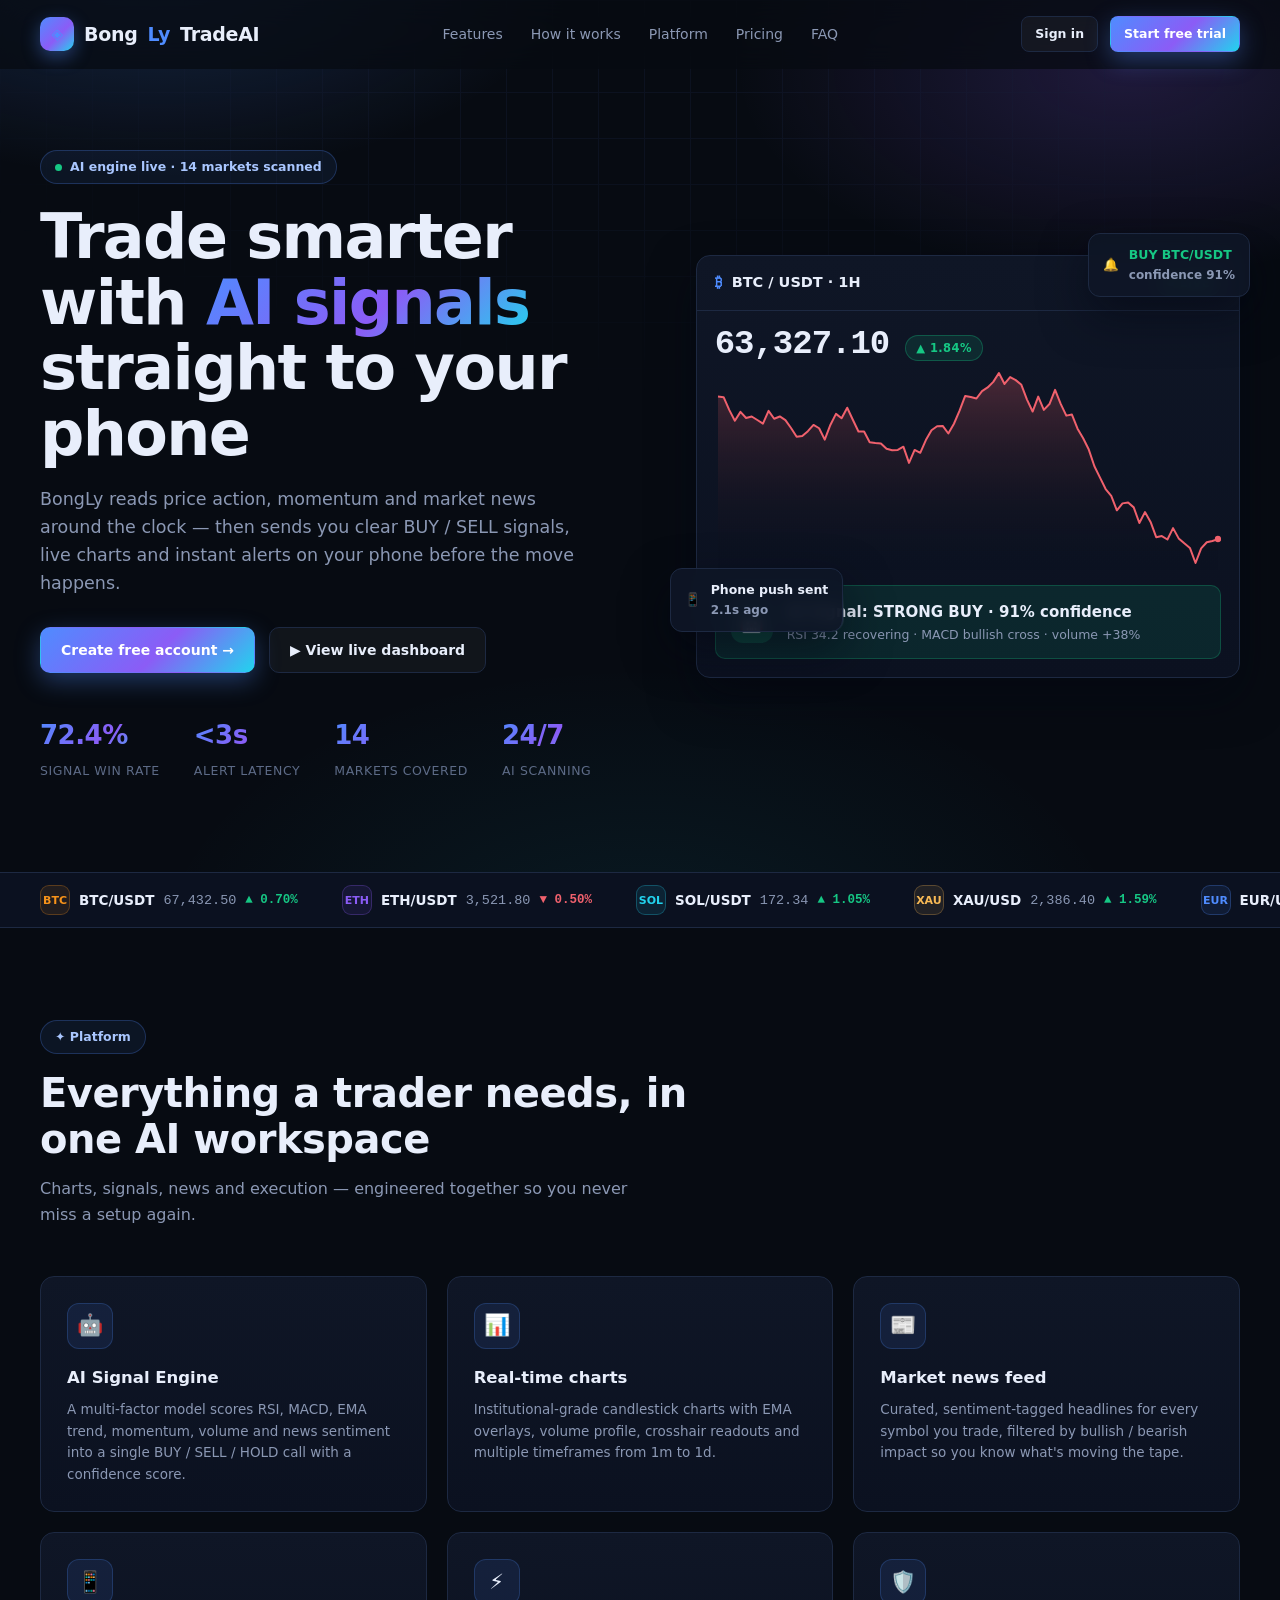
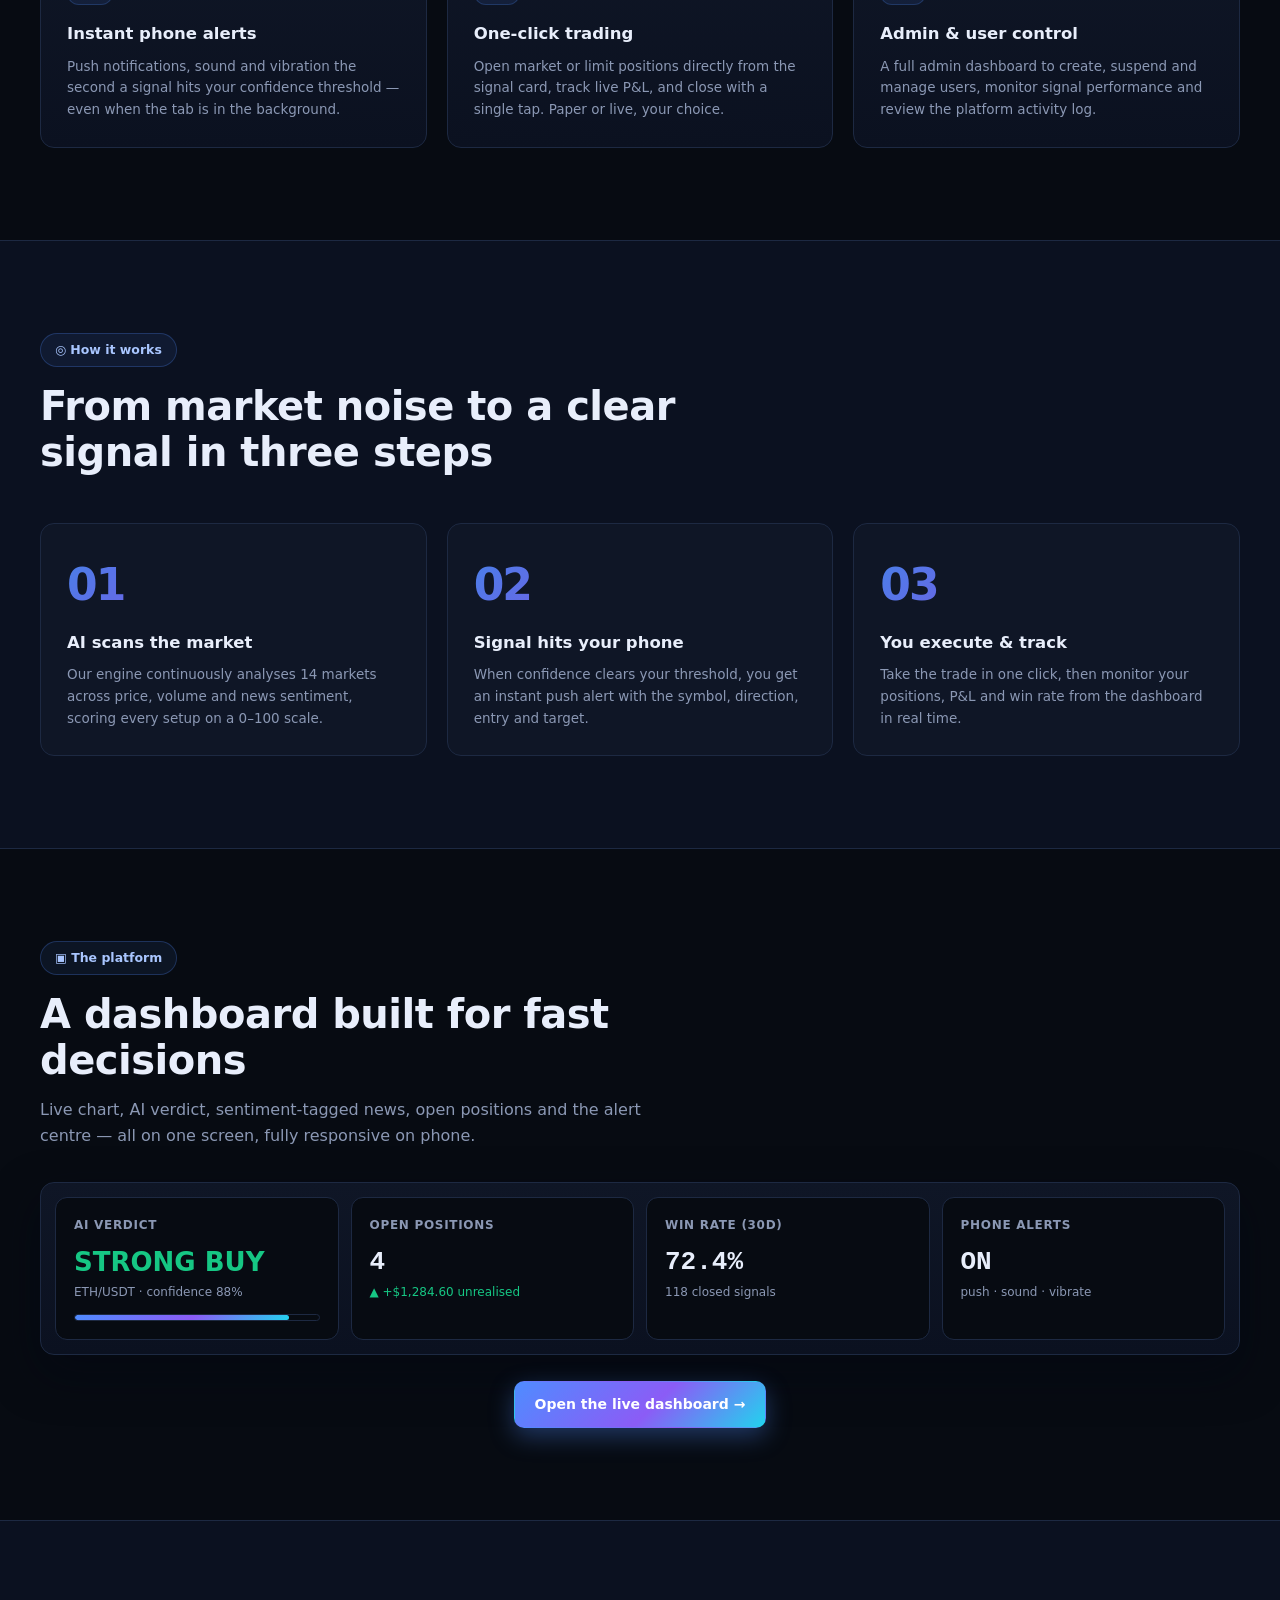
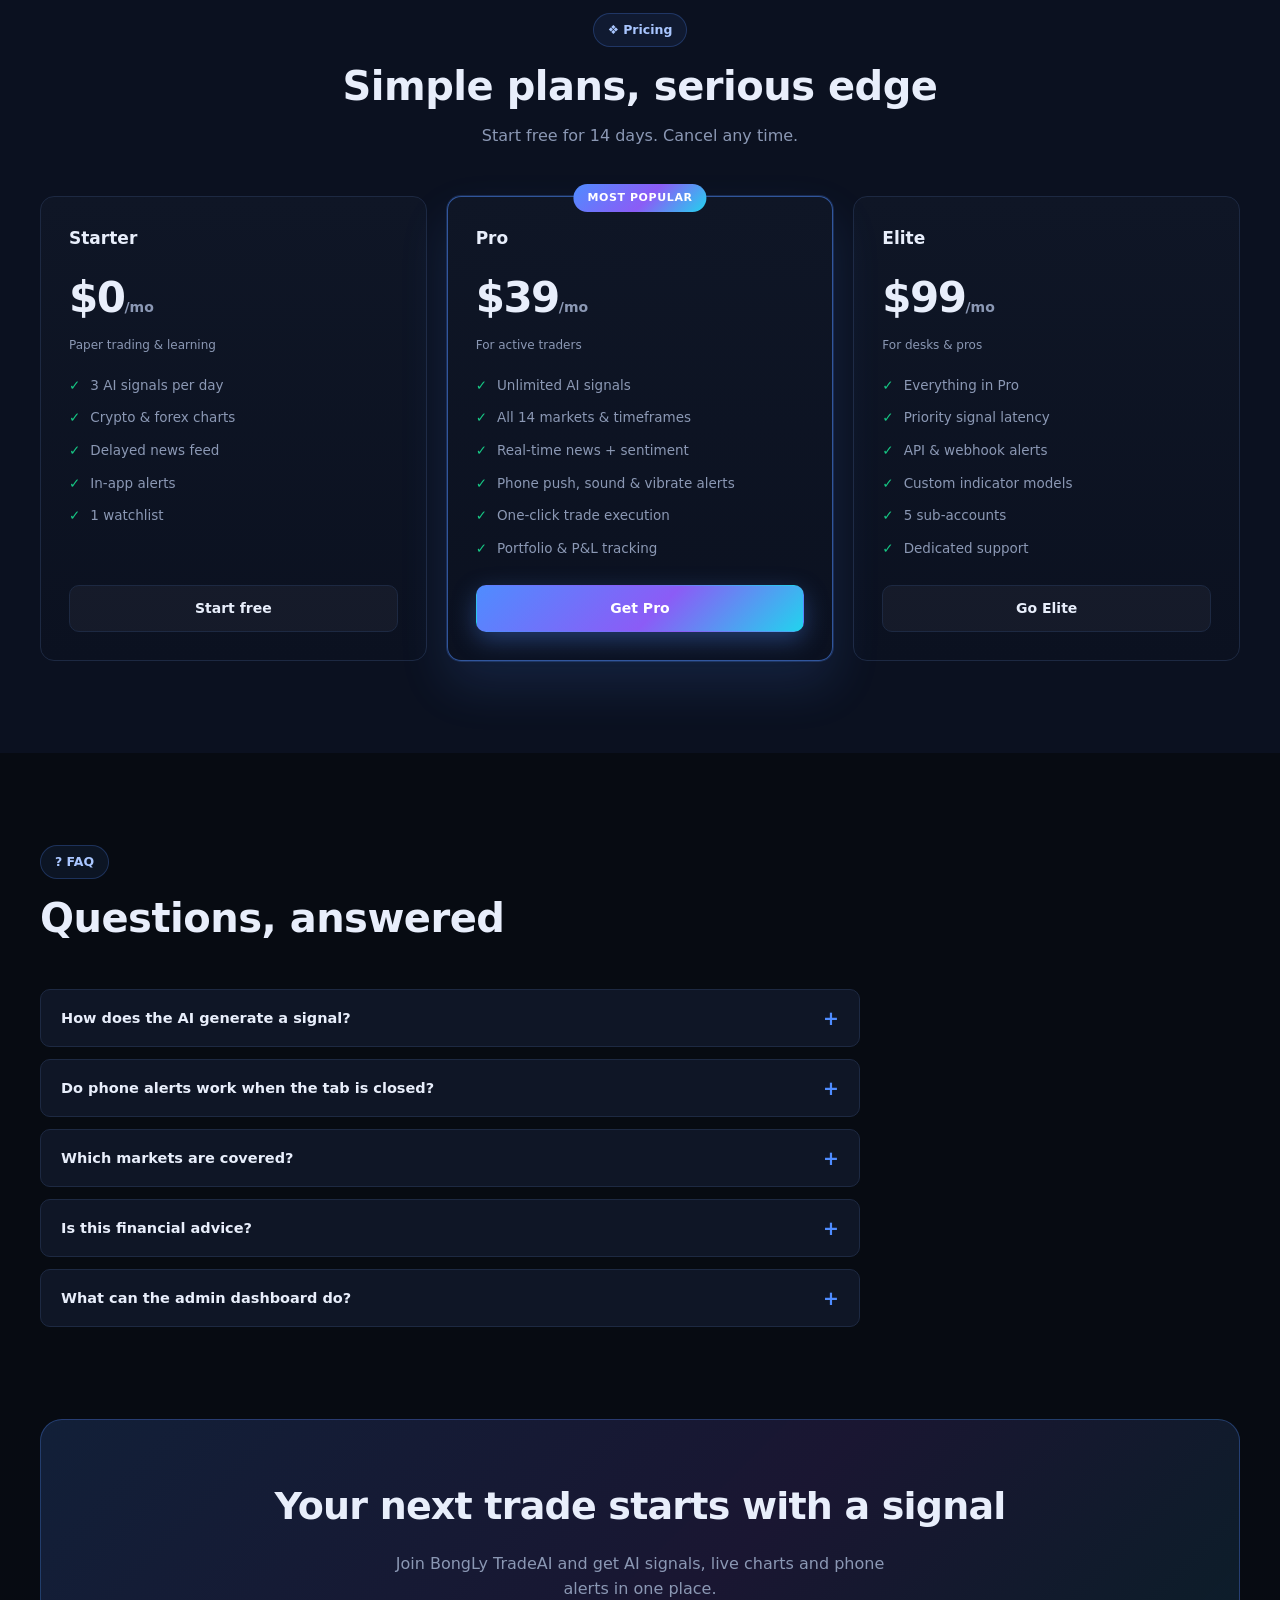
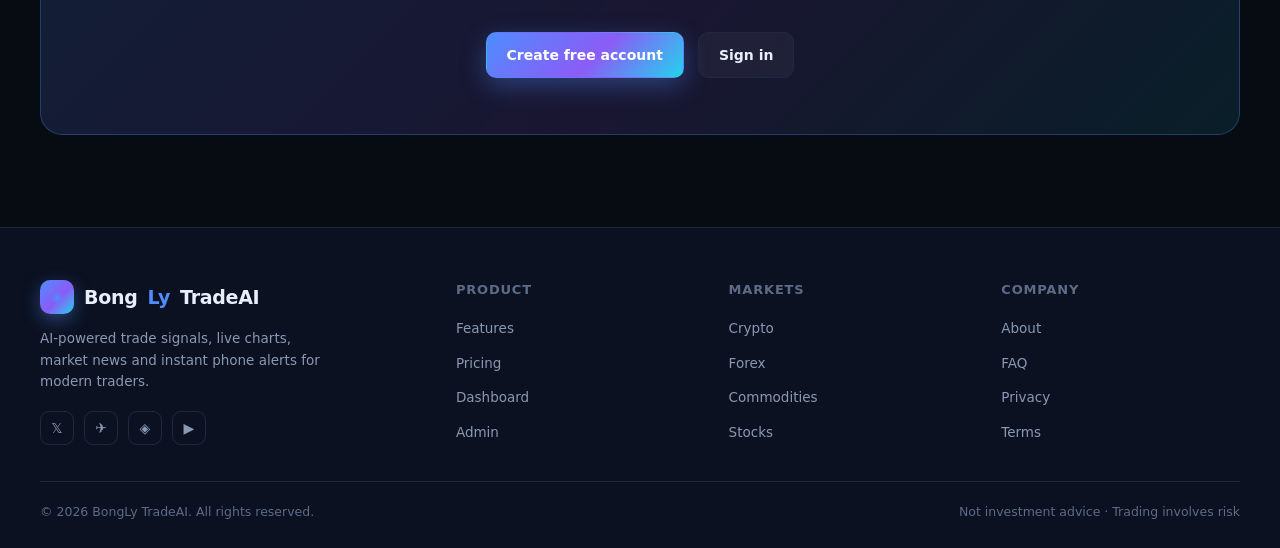
==== index.html @ 96552131 "Add BongLy TradeAI: AI signal platform (landing, dashboard, admin) in HTML/CSS/JS Co-authored-by: ar" ====
<!DOCTYPE html>
<html lang="en">
<head>
<meta charset="UTF-8">
<meta name="viewport" content="width=device-width, initial-scale=1.0">
<title>BongLy TradeAI — AI Trade Signals, Charts, News &amp; Phone Alerts</title>
<meta name="description" content="BongLy TradeAI — AI-powered trading signals, live charts, market news and instant phone alerts for crypto, forex, gold and stocks.">
<link rel="icon" type="image/svg+xml" href="favicon.svg">
<link rel="stylesheet" href="css/style.css">
</head>
<body>

<!-- ===================== NAV ===================== -->
<header class="nav">
  <div class="container nav-inner">
    <a href="index.html" class="logo"><span class="logo-mark">◈</span>Bong<span>Ly</span> TradeAI</a>
    <nav class="nav-links">
      <a href="#features">Features</a>
      <a href="#how">How it works</a>
      <a href="#preview">Platform</a>
      <a href="#pricing">Pricing</a>
      <a href="#faq">FAQ</a>
    </nav>
    <div class="nav-actions">
      <a href="login.html" class="btn btn-ghost btn-sm">Sign in</a>
      <a href="login.html#signup" class="btn btn-primary btn-sm">Start free trial</a>
      <button class="nav-burger" aria-label="Menu">☰</button>
    </div>
  </div>
</header>

<!-- ===================== HERO ===================== -->
<section class="hero">
  <div class="hero-bg"></div>
  <div class="hero-grid-lines"></div>
  <div class="container hero-inner">
    <div>
      <span class="pill"><span class="dot"></span> AI engine live · 14 markets scanned</span>
      <h1>Trade smarter with <span class="grad-text">AI signals</span> straight to your phone</h1>
      <p class="lead">BongLy reads price action, momentum and market news around the clock — then sends you clear BUY / SELL signals, live charts and instant alerts on your phone before the move happens.</p>
      <div class="hero-cta">
        <a href="login.html#signup" class="btn btn-primary">Create free account →</a>
        <a href="dashboard.html" class="btn btn-ghost">▶ View live dashboard</a>
      </div>
      <div class="hero-stats">
        <div class="hero-stat"><b class="grad-text">72.4%</b><span>Signal win rate</span></div>
        <div class="hero-stat"><b class="grad-text">&lt;3s</b><span>Alert latency</span></div>
        <div class="hero-stat"><b class="grad-text">14</b><span>Markets covered</span></div>
        <div class="hero-stat"><b class="grad-text">24/7</b><span>AI scanning</span></div>
      </div>
    </div>

    <div class="hero-visual">
      <div class="float-card f1"><span>🔔</span><div><b style="color:var(--green)">BUY BTC/USDT</b><br><span class="tiny muted">confidence 91%</span></div></div>
      <div class="float-card f2"><span>📱</span><div><b>Phone push sent</b><br><span class="tiny muted">2.1s ago</span></div></div>
      <div class="card hero-panel">
        <div class="hero-panel-head">
          <div class="panel-title"><span class="ic">₿</span> BTC / USDT · 1H</div>
          <span class="badge badge-green"><span class="dot"></span>Live</span>
        </div>
        <div class="hero-panel-body">
          <div class="price-head">
            <div class="price-now" id="heroPrice">67,432.50</div>
            <div class="badge badge-green">▲ 1.84%</div>
          </div>
          <div class="hero-chart-wrap"><canvas id="heroChart"></canvas></div>
          <div class="hero-signal">
            <div class="hero-signal-icon">🤖</div>
            <div><b>AI Signal: STRONG BUY · 91% confidence</b><p>RSI 34.2 recovering · MACD bullish cross · volume +38%</p></div>
          </div>
        </div>
      </div>
    </div>
  </div>
</section>

<!-- ===================== TICKER ===================== -->
<div class="ticker-wrap"><div class="container"><div class="ticker"></div></div></div>

<!-- ===================== FEATURES ===================== -->
<section class="section" id="features">
  <div class="container">
    <div class="section-head" data-reveal>
      <span class="pill">✦ Platform</span>
      <h2 class="section-title">Everything a trader needs, in one AI workspace</h2>
      <p class="section-sub">Charts, signals, news and execution — engineered together so you never miss a setup again.</p>
    </div>
    <div class="features-grid">
      <div class="feature" data-reveal><div class="feature-icon">🤖</div><h3>AI Signal Engine</h3><p>A multi-factor model scores RSI, MACD, EMA trend, momentum, volume and news sentiment into a single BUY / SELL / HOLD call with a confidence score.</p></div>
      <div class="feature" data-reveal><div class="feature-icon">📊</div><h3>Real-time charts</h3><p>Institutional-grade candlestick charts with EMA overlays, volume profile, crosshair readouts and multiple timeframes from 1m to 1d.</p></div>
      <div class="feature" data-reveal><div class="feature-icon">📰</div><h3>Market news feed</h3><p>Curated, sentiment-tagged headlines for every symbol you trade, filtered by bullish / bearish impact so you know what's moving the tape.</p></div>
      <div class="feature" data-reveal><div class="feature-icon">📱</div><h3>Instant phone alerts</h3><p>Push notifications, sound and vibration the second a signal hits your confidence threshold — even when the tab is in the background.</p></div>
      <div class="feature" data-reveal><div class="feature-icon">⚡</div><h3>One-click trading</h3><p>Open market or limit positions directly from the signal card, track live P&amp;L, and close with a single tap. Paper or live, your choice.</p></div>
      <div class="feature" data-reveal><div class="feature-icon">🛡️</div><h3>Admin &amp; user control</h3><p>A full admin dashboard to create, suspend and manage users, monitor signal performance and review the platform activity log.</p></div>
    </div>
  </div>
</section>

<!-- ===================== HOW IT WORKS ===================== -->
<section class="section" id="how" style="background:var(--bg-2);border-top:1px solid var(--line);border-bottom:1px solid var(--line)">
  <div class="container">
    <div class="section-head" data-reveal>
      <span class="pill">◎ How it works</span>
      <h2 class="section-title">From market noise to a clear signal in three steps</h2>
    </div>
    <div class="steps">
      <div class="step" data-reveal><h3>AI scans the market</h3><p>Our engine continuously analyses 14 markets across price, volume and news sentiment, scoring every setup on a 0–100 scale.</p></div>
      <div class="step" data-reveal><h3>Signal hits your phone</h3><p>When confidence clears your threshold, you get an instant push alert with the symbol, direction, entry and target.</p></div>
      <div class="step" data-reveal><h3>You execute &amp; track</h3><p>Take the trade in one click, then monitor your positions, P&amp;L and win rate from the dashboard in real time.</p></div>
    </div>
  </div>
</section>

<!-- ===================== PLATFORM PREVIEW ===================== -->
<section class="section" id="preview">
  <div class="container">
    <div class="section-head" data-reveal style="margin-bottom:34px">
      <span class="pill">▣ The platform</span>
      <h2 class="section-title">A dashboard built for fast decisions</h2>
      <p class="section-sub">Live chart, AI verdict, sentiment-tagged news, open positions and the alert centre — all on one screen, fully responsive on phone.</p>
    </div>
    <div class="card" data-reveal style="padding:14px">
      <div style="display:grid;grid-template-columns:repeat(auto-fit,minmax(190px,1fr));gap:12px">
        <div style="padding:18px;border-radius:12px;background:var(--bg);border:1px solid var(--line)">
          <div class="tiny muted" style="text-transform:uppercase;letter-spacing:.7px;font-weight:700">AI Verdict</div>
          <div style="font-size:26px;font-weight:800;color:var(--green);margin-top:6px">STRONG BUY</div>
          <div class="tiny muted">ETH/USDT · confidence 88%</div>
          <div class="conf-bar" style="margin-top:12px"><div style="width:88%"></div></div>
        </div>
        <div style="padding:18px;border-radius:12px;background:var(--bg);border:1px solid var(--line)">
          <div class="tiny muted" style="text-transform:uppercase;letter-spacing:.7px;font-weight:700">Open positions</div>
          <div style="font-size:26px;font-weight:800;margin-top:6px" class="mono">4</div>
          <div class="tiny up">▲ +$1,284.60 unrealised</div>
        </div>
        <div style="padding:18px;border-radius:12px;background:var(--bg);border:1px solid var(--line)">
          <div class="tiny muted" style="text-transform:uppercase;letter-spacing:.7px;font-weight:700">Win rate (30d)</div>
          <div style="font-size:26px;font-weight:800;margin-top:6px" class="mono">72.4%</div>
          <div class="tiny muted">118 closed signals</div>
        </div>
        <div style="padding:18px;border-radius:12px;background:var(--bg);border:1px solid var(--line)">
          <div class="tiny muted" style="text-transform:uppercase;letter-spacing:.7px;font-weight:700">Phone alerts</div>
          <div style="font-size:26px;font-weight:800;margin-top:6px" class="mono">ON</div>
          <div class="tiny muted">push · sound · vibrate</div>
        </div>
      </div>
    </div>
    <div class="center" style="margin-top:26px" data-reveal>
      <a href="dashboard.html" class="btn btn-primary">Open the live dashboard →</a>
    </div>
  </div>
</section>

<!-- ===================== PRICING ===================== -->
<section class="section" id="pricing" style="background:var(--bg-2);border-top:1px solid var(--line)">
  <div class="container">
    <div class="section-head center" style="margin:0 auto 48px" data-reveal>
      <span class="pill">❖ Pricing</span>
      <h2 class="section-title">Simple plans, serious edge</h2>
      <p class="section-sub" style="margin:14px auto 0">Start free for 14 days. Cancel any time.</p>
    </div>
    <div class="pricing-grid">
      <div class="plan" data-reveal>
        <h3>Starter</h3>
        <div class="price">$0<small>/mo</small></div>
        <p class="tiny muted">Paper trading &amp; learning</p>
        <ul><li>3 AI signals per day</li><li>Crypto &amp; forex charts</li><li>Delayed news feed</li><li>In-app alerts</li><li>1 watchlist</li></ul>
        <a href="login.html#signup" class="btn btn-ghost">Start free</a>
      </div>
      <div class="plan popular" data-reveal>
        <h3>Pro</h3>
        <div class="price">$39<small>/mo</small></div>
        <p class="tiny muted">For active traders</p>
        <ul><li>Unlimited AI signals</li><li>All 14 markets &amp; timeframes</li><li>Real-time news + sentiment</li><li>Phone push, sound &amp; vibrate alerts</li><li>One-click trade execution</li><li>Portfolio &amp; P&amp;L tracking</li></ul>
        <a href="login.html#signup" class="btn btn-primary">Get Pro</a>
      </div>
      <div class="plan" data-reveal>
        <h3>Elite</h3>
        <div class="price">$99<small>/mo</small></div>
        <p class="tiny muted">For desks &amp; pros</p>
        <ul><li>Everything in Pro</li><li>Priority signal latency</li><li>API &amp; webhook alerts</li><li>Custom indicator models</li><li>5 sub-accounts</li><li>Dedicated support</li></ul>
        <a href="login.html#signup" class="btn btn-ghost">Go Elite</a>
      </div>
    </div>
  </div>
</section>

<!-- ===================== FAQ ===================== -->
<section class="section" id="faq">
  <div class="container">
    <div class="section-head" data-reveal>
      <span class="pill">? FAQ</span>
      <h2 class="section-title">Questions, answered</h2>
    </div>
    <div class="faq">
      <div class="faq-item" data-reveal><button class="faq-q">How does the AI generate a signal? <i>+</i></button><div class="faq-a"><p>The engine scores six factors — RSI, MACD, EMA trend cross, 10-candle momentum, relative volume and news sentiment — and blends them into a 0–100 score. 53–62 is a BUY, 63+ a STRONG BUY, and mirrored on the downside. The confidence figure reflects how strongly the factors agree.</p></div></div>
      <div class="faq-item" data-reveal><button class="faq-q">Do phone alerts work when the tab is closed? <i>+</i></button><div class="faq-a"><p>Yes — once you allow browser notifications, signals are delivered as system push notifications on desktop and mobile, with an optional sound and vibration pattern. On Elite, signals can also be pushed to Telegram or your own webhook.</p></div></div>
      <div class="faq-item" data-reveal><button class="faq-q">Which markets are covered? <i>+</i></button><div class="faq-a"><p>Crypto (BTC, ETH, SOL), forex majors and crosses (EUR/USD, GBP/JPY), commodities (Gold, WTI crude) and US equities (AAPL, NVDA, TSLA) — with more added every month.</p></div></div>
      <div class="faq-item" data-reveal><button class="faq-q">Is this financial advice? <i>+</i></button><div class="faq-a"><p>No. BongLy is a research and execution tool. Signals are model output, not investment advice, and trading carries risk of loss. Always manage your own risk.</p></div></div>
      <div class="faq-item" data-reveal><button class="faq-q">What can the admin dashboard do? <i>+</i></button><div class="faq-a"><p>Admins can create, edit, suspend and delete user accounts, assign plans and roles, monitor platform statistics (users, alerts, win rate) and review a full activity log of admin actions.</p></div></div>
    </div>
  </div>
</section>

<!-- ===================== CTA ===================== -->
<section class="section" style="padding-top:0">
  <div class="container">
    <div class="cta-band" data-reveal>
      <h2>Your next trade starts with a signal</h2>
      <p>Join BongLy TradeAI and get AI signals, live charts and phone alerts in one place.</p>
      <div class="hero-cta">
        <a href="login.html#signup" class="btn btn-primary">Create free account</a>
        <a href="login.html" class="btn btn-ghost">Sign in</a>
      </div>
    </div>
  </div>
</section>

<!-- ===================== FOOTER ===================== -->
<footer class="footer">
  <div class="container">
    <div class="footer-grid">
      <div class="footer-about">
        <a href="index.html" class="logo"><span class="logo-mark">◈</span>Bong<span>Ly</span> TradeAI</a>
        <p>AI-powered trade signals, live charts, market news and instant phone alerts for modern traders.</p>
        <div class="socials"><a href="#" aria-label="X">𝕏</a><a href="#" aria-label="Telegram">✈</a><a href="#" aria-label="Discord">◈</a><a href="#" aria-label="YouTube">▶</a></div>
      </div>
      <div><h4>Product</h4><ul><li><a href="#features">Features</a></li><li><a href="#pricing">Pricing</a></li><li><a href="dashboard.html">Dashboard</a></li><li><a href="admin.html">Admin</a></li></ul></div>
      <div><h4>Markets</h4><ul><li><a href="#">Crypto</a></li><li><a href="#">Forex</a></li><li><a href="#">Commodities</a></li><li><a href="#">Stocks</a></li></ul></div>
      <div><h4>Company</h4><ul><li><a href="#">About</a></li><li><a href="#faq">FAQ</a></li><li><a href="#">Privacy</a></li><li><a href="#">Terms</a></li></ul></div>
    </div>
    <div class="footer-bottom">
      <span>© <span data-year></span> BongLy TradeAI. All rights reserved.</span>
      <span>Not investment advice · Trading involves risk</span>
    </div>
  </div>
</footer>

<script src="js/data.js"></script>
<script src="js/landing.js"></script>
</body>
</html>
---- css/style.css ----
/* ============================================================
   BongLy TradeAI — Core Stylesheet
   ============================================================ */
:root {
  --bg: #070b12;
  --bg-2: #0b1120;
  --panel: #0f1626;
  --panel-2: #131c30;
  --line: #1d2942;
  --line-soft: #17203a;
  --text: #e8eefb;
  --muted: #8b98b4;
  --muted-2: #5d6b87;
  --green: #16c784;
  --green-soft: rgba(22, 199, 132, 0.12);
  --red: #f0616d;
  --red-soft: rgba(240, 97, 109, 0.12);
  --blue: #4f8cff;
  --violet: #8b5cf6;
  --amber: #f7b955;
  --cyan: #22d3ee;
  --grad: linear-gradient(135deg, #4f8cff 0%, #8b5cf6 55%, #22d3ee 100%);
  --grad-green: linear-gradient(135deg, #16c784, #0ea5a0);
  --radius: 14px;
  --radius-sm: 10px;
  --shadow: 0 18px 45px rgba(3, 7, 18, 0.55);
  --font: "Inter", "Segoe UI", system-ui, -apple-system, Roboto, Helvetica, Arial, sans-serif;
  --mono: "SFMono-Regular", ui-monospace, "JetBrains Mono", Consolas, monospace;
}

* { margin: 0; padding: 0; box-sizing: border-box; }

html { scroll-behavior: smooth; }

body {
  font-family: var(--font);
  background: var(--bg);
  color: var(--text);
  line-height: 1.6;
  -webkit-font-smoothing: antialiased;
  overflow-x: hidden;
}

a { color: inherit; text-decoration: none; }
button { font-family: inherit; cursor: pointer; border: none; background: none; color: inherit; }
input, select, textarea { font-family: inherit; color: inherit; }
img { max-width: 100%; }

::selection { background: rgba(79, 140, 255, 0.35); }

/* Scrollbars */
::-webkit-scrollbar { width: 9px; height: 9px; }
::-webkit-scrollbar-track { background: transparent; }
::-webkit-scrollbar-thumb { background: #1c2740; border-radius: 99px; }
::-webkit-scrollbar-thumb:hover { background: #2a3a5e; }

/* ===================== Utilities ===================== */
.container { width: min(1200px, calc(100% - 40px)); margin: 0 auto; }
.mono { font-family: var(--mono); font-variant-numeric: tabular-nums; }
.up { color: var(--green); }
.down { color: var(--red); }
.muted { color: var(--muted); }
.tiny { font-size: 12px; }
.small { font-size: 13px; }
.center { text-align: center; }
.hidden { display: none !important; }
.flex { display: flex; }
.between { justify-content: space-between; }
.items-center { align-items: center; }
.gap-8 { gap: 8px; }
.gap-12 { gap: 12px; }
.grow { flex: 1; }
.mt-16 { margin-top: 16px; }
.mt-24 { margin-top: 24px; }
.mt-32 { margin-top: 32px; }

.btn {
  display: inline-flex; align-items: center; justify-content: center; gap: 8px;
  padding: 11px 20px; border-radius: 10px; font-weight: 600; font-size: 14px;
  border: 1px solid transparent; transition: transform 0.12s ease, box-shadow 0.2s ease, background 0.2s ease;
  white-space: nowrap;
}
.btn:active { transform: translateY(1px) scale(0.99); }
.btn-primary { background: var(--grad); color: #fff; box-shadow: 0 8px 24px rgba(79, 140, 255, 0.35); }
.btn-primary:hover { box-shadow: 0 10px 30px rgba(79, 140, 255, 0.5); }
.btn-buy { background: var(--grad-green); color: #04150f; font-weight: 700; }
.btn-sell { background: linear-gradient(135deg, #f0616d, #d43a4a); color: #fff; font-weight: 700; }
.btn-ghost { background: rgba(255, 255, 255, 0.04); border-color: var(--line); color: var(--text); }
.btn-ghost:hover { background: rgba(255, 255, 255, 0.08); }
.btn-outline { border-color: rgba(79, 140, 255, 0.5); color: #bcd3ff; background: rgba(79, 140, 255, 0.08); }
.btn-outline:hover { background: rgba(79, 140, 255, 0.16); }
.btn-sm { padding: 7px 13px; font-size: 12.5px; border-radius: 8px; }
.btn-block { width: 100%; }
.btn:disabled { opacity: 0.5; cursor: not-allowed; }

.card {
  background: linear-gradient(180deg, var(--panel) 0%, var(--bg-2) 100%);
  border: 1px solid var(--line);
  border-radius: var(--radius);
  box-shadow: var(--shadow);
}
.card-pad { padding: 22px; }

.badge {
  display: inline-flex; align-items: center; gap: 6px; padding: 3px 10px;
  border-radius: 99px; font-size: 11.5px; font-weight: 700; letter-spacing: 0.4px; text-transform: uppercase;
}
.badge-green { background: var(--green-soft); color: var(--green); border: 1px solid rgba(22, 199, 132, 0.3); }
.badge-red { background: var(--red-soft); color: var(--red); border: 1px solid rgba(240, 97, 109, 0.3); }
.badge-blue { background: rgba(79, 140, 255, 0.12); color: #8ab4ff; border: 1px solid rgba(79, 140, 255, 0.3); }
.badge-amber { background: rgba(247, 185, 85, 0.12); color: var(--amber); border: 1px solid rgba(247, 185, 85, 0.3); }
.badge-violet { background: rgba(139, 92, 246, 0.14); color: #c4b0ff; border: 1px solid rgba(139, 92, 246, 0.35); }
.badge-muted { background: rgba(139, 152, 180, 0.12); color: var(--muted); border: 1px solid var(--line); }

.section-title { font-size: clamp(26px, 4vw, 40px); font-weight: 800; letter-spacing: -0.5px; line-height: 1.15; }
.section-sub { color: var(--muted); font-size: 16px; max-width: 620px; }
.grad-text { background: var(--grad); -webkit-background-clip: text; background-clip: text; color: transparent; }

.pill {
  display: inline-flex; align-items: center; gap: 8px; padding: 6px 14px; border-radius: 99px;
  background: rgba(79, 140, 255, 0.08); border: 1px solid rgba(79, 140, 255, 0.25);
  font-size: 12.5px; color: #a9c6ff; font-weight: 600;
}
.dot { width: 7px; height: 7px; border-radius: 50%; background: var(--green); box-shadow: 0 0 0 0 rgba(22, 199, 132, 0.7); animation: pulse 2s infinite; }
@keyframes pulse {
  0% { box-shadow: 0 0 0 0 rgba(22, 199, 132, 0.6); }
  70% { box-shadow: 0 0 0 9px rgba(22, 199, 132, 0); }
  100% { box-shadow: 0 0 0 0 rgba(22, 199, 132, 0); }
}

/* ===================== Landing: Nav ===================== */
.nav {
  position: fixed; top: 0; left: 0; right: 0; z-index: 100;
  backdrop-filter: blur(14px); background: rgba(7, 11, 18, 0.75);
  border-bottom: 1px solid transparent; transition: border-color 0.25s, background 0.25s;
}
.nav.scrolled { border-bottom-color: var(--line); background: rgba(7, 11, 18, 0.92); }
.nav-inner { display: flex; align-items: center; justify-content: space-between; height: 68px; }
.logo { display: flex; align-items: center; gap: 10px; font-weight: 800; font-size: 19px; letter-spacing: -0.3px; }
.logo-mark {
  width: 34px; height: 34px; border-radius: 10px; background: var(--grad);
  display: grid; place-items: center; font-size: 15px; color: #fff; box-shadow: 0 6px 18px rgba(79, 140, 255, 0.4);
}
.logo span { color: var(--blue); }
.nav-links { display: flex; align-items: center; gap: 28px; }
.nav-links a { font-size: 14px; color: var(--muted); font-weight: 500; transition: color 0.15s; }
.nav-links a:hover { color: var(--text); }
.nav-actions { display: flex; align-items: center; gap: 12px; }
.nav-burger { display: none; font-size: 22px; padding: 6px 10px; border-radius: 8px; border: 1px solid var(--line); }

/* ===================== Landing: Hero ===================== */
.hero { position: relative; padding: 150px 0 90px; overflow: hidden; }
.hero-bg {
  position: absolute; inset: 0; pointer-events: none;
  background:
    radial-gradient(650px 340px at 12% -5%, rgba(79, 140, 255, 0.22), transparent 65%),
    radial-gradient(600px 320px at 88% 8%, rgba(139, 92, 246, 0.18), transparent 65%),
    radial-gradient(700px 420px at 50% 110%, rgba(34, 211, 238, 0.08), transparent 70%);
}
.hero-grid-lines {
  position: absolute; inset: 0; pointer-events: none; opacity: 0.35;
  background-image: linear-gradient(var(--line-soft) 1px, transparent 1px), linear-gradient(90deg, var(--line-soft) 1px, transparent 1px);
  background-size: 46px 46px;
  mask-image: radial-gradient(ellipse 80% 60% at 50% 0%, #000 30%, transparent 75%);
  -webkit-mask-image: radial-gradient(ellipse 80% 60% at 50% 0%, #000 30%, transparent 75%);
}
.hero-inner { position: relative; display: grid; grid-template-columns: 1.05fr 0.95fr; gap: 54px; align-items: center; }
.hero h1 { font-size: clamp(38px, 5.2vw, 62px); font-weight: 800; line-height: 1.06; letter-spacing: -1.6px; margin: 20px 0 18px; }
.hero p.lead { color: var(--muted); font-size: 17.5px; max-width: 540px; }
.hero-cta { display: flex; gap: 14px; margin-top: 30px; flex-wrap: wrap; }
.hero-stats { display: flex; gap: 34px; margin-top: 42px; flex-wrap: wrap; }
.hero-stat b { display: block; font-size: 26px; font-weight: 800; letter-spacing: -0.5px; }
.hero-stat span { font-size: 12.5px; color: var(--muted-2); text-transform: uppercase; letter-spacing: 0.6px; }

.hero-visual { position: relative; }
.hero-panel { padding: 0; overflow: hidden; }
.hero-panel-head { display: flex; align-items: center; justify-content: space-between; padding: 14px 18px; border-bottom: 1px solid var(--line); }
.hero-panel-body { padding: 16px 18px 18px; }
.hero-chart-wrap { position: relative; height: 210px; }
#heroChart { display: block; width: 100%; height: 100%; }
.hero-signal { display: flex; align-items: center; gap: 14px; margin-top: 14px; padding: 13px 15px; border-radius: var(--radius-sm); background: var(--green-soft); border: 1px solid rgba(22, 199, 132, 0.25); }
.hero-signal-icon { width: 42px; height: 42px; border-radius: 12px; background: rgba(22, 199, 132, 0.18); display: grid; place-items: center; font-size: 20px; }
.hero-signal b { font-size: 15px; }
.hero-signal p { font-size: 12.5px; color: var(--muted); }

.float-card {
  position: absolute; background: rgba(15, 22, 38, 0.92); border: 1px solid var(--line);
  border-radius: 12px; padding: 11px 14px; box-shadow: var(--shadow); backdrop-filter: blur(8px);
  display: flex; align-items: center; gap: 10px; font-size: 12.5px; font-weight: 600;
  animation: floaty 5.5s ease-in-out infinite;
}
.float-card.f1 { top: -22px; right: -10px; }
.float-card.f2 { bottom: 46px; left: -26px; animation-delay: 1.4s; }
@keyframes floaty { 0%, 100% { transform: translateY(0); } 50% { transform: translateY(-9px); } }

/* ===================== Ticker ===================== */
.ticker-wrap { border-top: 1px solid var(--line); border-bottom: 1px solid var(--line); background: var(--bg-2); overflow: hidden; }
.ticker { display: flex; gap: 44px; padding: 12px 0; width: max-content; animation: ticker 38s linear infinite; }
.ticker:hover { animation-play-state: paused; }
@keyframes ticker { from { transform: translateX(0); } to { transform: translateX(-50%); } }
.ticker-item { display: flex; align-items: center; gap: 9px; font-size: 13.5px; white-space: nowrap; }
.ticker-item b { font-weight: 700; }
.ticker-item .chg { font-size: 12.5px; font-weight: 700; font-family: var(--mono); }

/* ===================== Sections ===================== */
.section { padding: 92px 0; position: relative; }
.section-head { max-width: 720px; margin-bottom: 48px; }
.section-head .pill { margin-bottom: 16px; }
.section-head p { margin-top: 14px; }

.features-grid { display: grid; grid-template-columns: repeat(3, 1fr); gap: 20px; }
.feature { padding: 26px; border-radius: var(--radius); border: 1px solid var(--line); background: linear-gradient(180deg, var(--panel), var(--bg-2)); transition: transform 0.2s ease, border-color 0.2s ease, box-shadow 0.2s ease; }
.feature:hover { transform: translateY(-5px); border-color: rgba(79, 140, 255, 0.45); box-shadow: 0 22px 44px rgba(3, 7, 18, 0.6); }
.feature-icon { width: 46px; height: 46px; border-radius: 12px; display: grid; place-items: center; font-size: 21px; margin-bottom: 16px; background: rgba(79, 140, 255, 0.1); border: 1px solid rgba(79, 140, 255, 0.22); }
.feature h3 { font-size: 16.5px; font-weight: 700; margin-bottom: 8px; }
.feature p { font-size: 13.5px; color: var(--muted); }

.steps { display: grid; grid-template-columns: repeat(3, 1fr); gap: 20px; counter-reset: step; }
.step { padding: 26px; border-radius: var(--radius); border: 1px solid var(--line); background: var(--panel); position: relative; }
.step::before {
  counter-increment: step; content: "0" counter(step);
  font-size: 44px; font-weight: 800; letter-spacing: -2px;
  background: var(--grad); -webkit-background-clip: text; background-clip: text; color: transparent;
  display: block; margin-bottom: 10px; opacity: 0.9;
}
.step h3 { font-size: 16.5px; margin-bottom: 8px; }
.step p { font-size: 13.5px; color: var(--muted); }

.pricing-grid { display: grid; grid-template-columns: repeat(3, 1fr); gap: 20px; align-items: stretch; }
.plan { padding: 28px; border-radius: var(--radius); border: 1px solid var(--line); background: linear-gradient(180deg, var(--panel), var(--bg-2)); display: flex; flex-direction: column; }
.plan.popular { border-color: rgba(79, 140, 255, 0.55); box-shadow: 0 0 0 1px rgba(79, 140, 255, 0.2), 0 24px 50px rgba(79, 140, 255, 0.14); position: relative; }
.plan.popular::after {
  content: "Most Popular"; position: absolute; top: -13px; left: 50%; transform: translateX(-50%);
  background: var(--grad); color: #fff; font-size: 11px; font-weight: 700; letter-spacing: 0.6px;
  padding: 5px 14px; border-radius: 99px; text-transform: uppercase;
}
.plan h3 { font-size: 17px; }
.plan .price { font-size: 42px; font-weight: 800; letter-spacing: -1.5px; margin: 12px 0 4px; }
.plan .price small { font-size: 14px; font-weight: 600; color: var(--muted); letter-spacing: 0; }
.plan ul { list-style: none; margin: 20px 0 26px; display: grid; gap: 11px; }
.plan li { font-size: 13.5px; color: var(--muted); display: flex; gap: 10px; align-items: flex-start; }
.plan li::before { content: "✓"; color: var(--green); font-weight: 800; }
.plan .btn { margin-top: auto; }

.faq { display: grid; gap: 12px; max-width: 820px; }
.faq-item { border: 1px solid var(--line); border-radius: var(--radius-sm); background: var(--panel); overflow: hidden; }
.faq-q { width: 100%; display: flex; justify-content: space-between; align-items: center; gap: 16px; padding: 17px 20px; font-size: 14.5px; font-weight: 600; text-align: left; }
.faq-q i { color: var(--blue); font-style: normal; font-size: 19px; transition: transform 0.2s; flex-shrink: 0; }
.faq-item.open .faq-q i { transform: rotate(45deg); }
.faq-a { max-height: 0; overflow: hidden; transition: max-height 0.28s ease; }
.faq-a p { padding: 0 20px 18px; font-size: 13.5px; color: var(--muted); }
.faq-item.open .faq-a { max-height: 220px; }

.cta-band {
  border-radius: 22px; padding: 56px 40px; text-align: center; position: relative; overflow: hidden;
  background: linear-gradient(135deg, rgba(79, 140, 255, 0.16), rgba(139, 92, 246, 0.14) 55%, rgba(34, 211, 238, 0.1));
  border: 1px solid rgba(79, 140, 255, 0.3);
}
.cta-band h2 { font-size: clamp(26px, 4vw, 38px); font-weight: 800; letter-spacing: -0.8px; }
.cta-band p { color: var(--muted); margin: 14px auto 26px; max-width: 520px; }
.cta-band .hero-cta { justify-content: center; }

/* ===================== Footer ===================== */
.footer { border-top: 1px solid var(--line); padding: 52px 0 26px; background: var(--bg-2); }
.footer-grid { display: grid; grid-template-columns: 1.6fr 1fr 1fr 1fr; gap: 34px; }
.footer h4 { font-size: 13px; text-transform: uppercase; letter-spacing: 0.8px; color: var(--muted-2); margin-bottom: 14px; }
.footer ul { list-style: none; display: grid; gap: 9px; }
.footer ul a { font-size: 13.5px; color: var(--muted); }
.footer ul a:hover { color: var(--text); }
.footer-about p { font-size: 13.5px; color: var(--muted); margin: 14px 0 18px; max-width: 300px; }
.socials { display: flex; gap: 10px; }
.socials a { width: 34px; height: 34px; border-radius: 9px; border: 1px solid var(--line); display: grid; place-items: center; font-size: 14px; color: var(--muted); }
.socials a:hover { color: var(--text); border-color: var(--blue); }
.footer-bottom { border-top: 1px solid var(--line); margin-top: 36px; padding-top: 20px; display: flex; justify-content: space-between; gap: 14px; flex-wrap: wrap; font-size: 12.5px; color: var(--muted-2); }

/* ===================== Auth pages ===================== */
.auth-page { min-height: 100vh; display: grid; grid-template-columns: 1fr 1fr; }
.auth-aside {
  position: relative; padding: 56px; display: flex; flex-direction: column; justify-content: space-between;
  background: radial-gradient(700px 500px at 20% 15%, rgba(79, 140, 255, 0.2), transparent 65%), radial-gradient(600px 400px at 80% 90%, rgba(139, 92, 246, 0.16), transparent 65%), var(--bg-2);
  border-right: 1px solid var(--line);
}
.auth-aside h2 { font-size: 34px; font-weight: 800; letter-spacing: -1px; line-height: 1.15; margin: 22px 0 14px; }
.auth-aside p { color: var(--muted); font-size: 14.5px; max-width: 400px; }
.auth-points { list-style: none; display: grid; gap: 14px; margin-top: 32px; }
.auth-points li { display: flex; gap: 12px; align-items: center; font-size: 14px; }
.auth-points .ic { width: 34px; height: 34px; border-radius: 10px; background: rgba(79, 140, 255, 0.12); border: 1px solid rgba(79, 140, 255, 0.25); display: grid; place-items: center; font-size: 15px; flex-shrink: 0; }
.auth-main { display: grid; place-items: center; padding: 40px 24px; }
.auth-box { width: min(420px, 100%); }
.auth-box h1 { font-size: 27px; font-weight: 800; letter-spacing: -0.6px; }
.auth-box > p { color: var(--muted); font-size: 14px; margin: 8px 0 26px; }
.field { margin-bottom: 16px; }
.field label { display: block; font-size: 12.5px; font-weight: 600; color: var(--muted); margin-bottom: 7px; }
.field input, .field select, .field textarea {
  width: 100%; padding: 11px 13px; border-radius: 10px; background: var(--bg);
  border: 1px solid var(--line); font-size: 14px; outline: none; transition: border-color 0.15s, box-shadow 0.15s;
}
.field input:focus, .field select:focus, .field textarea:focus { border-color: var(--blue); box-shadow: 0 0 0 3px rgba(79, 140, 255, 0.18); }
.field .hint { font-size: 11.5px; color: var(--muted-2); margin-top: 6px; }
.field-row { display: grid; grid-template-columns: 1fr 1fr; gap: 12px; }
.auth-switch { text-align: center; margin-top: 20px; font-size: 13.5px; color: var(--muted); }
.auth-switch a { color: var(--blue); font-weight: 600; }
.demo-note { margin-top: 24px; padding: 13px 15px; border-radius: 10px; background: rgba(247, 185, 85, 0.07); border: 1px dashed rgba(247, 185, 85, 0.35); font-size: 12.5px; color: #e7c987; }
.demo-note b { color: var(--amber); }
.divider { display: flex; align-items: center; gap: 12px; margin: 22px 0; color: var(--muted-2); font-size: 12px; }
.divider::before, .divider::after { content: ""; height: 1px; background: var(--line); flex: 1; }

/* ===================== App SHELL (dashboard/admin) ===================== */
.app { display: grid; grid-template-columns: 244px 1fr; min-height: 100vh; }
.sidebar {
  background: var(--bg-2); border-right: 1px solid var(--line); padding: 20px 14px;
  position: sticky; top: 0; height: 100vh; overflow-y: auto; display: flex; flex-direction: column; gap: 6px;
}
.side-brand { display: flex; align-items: center; gap: 10px; padding: 4px 8px 18px; font-weight: 800; font-size: 17px; }
.side-label { font-size: 10.5px; text-transform: uppercase; letter-spacing: 1px; color: var(--muted-2); padding: 14px 10px 7px; font-weight: 700; }
.side-link {
  display: flex; align-items: center; gap: 11px; padding: 10px 11px; border-radius: 10px;
  font-size: 13.5px; font-weight: 500; color: var(--muted); transition: 0.15s; position: relative;
}
.side-link:hover { background: rgba(255, 255, 255, 0.05); color: var(--text); }
.side-link.active { background: rgba(79, 140, 255, 0.13); color: #cfe0ff; }
.side-link.active::before { content: ""; position: absolute; left: -14px; top: 20%; bottom: 20%; width: 3px; border-radius: 0 3px 3px 0; background: var(--grad); }
.side-link .ic { font-size: 16px; width: 20px; text-align: center; }
.side-link .tag { margin-left: auto; font-size: 10px; font-weight: 700; padding: 2px 7px; border-radius: 99px; background: var(--green-soft); color: var(--green); }
.side-foot { margin-top: auto; padding: 14px 10px 4px; border-top: 1px solid var(--line); }

.main { min-width: 0; display: flex; flex-direction: column; }
.topbar {
  position: sticky; top: 0; z-index: 50; display: flex; align-items: center; gap: 14px;
  padding: 13px 24px; background: rgba(7, 11, 18, 0.85); backdrop-filter: blur(12px); border-bottom: 1px solid var(--line);
}
.search { position: relative; flex: 1; max-width: 380px; }
.search input { width: 100%; padding: 9px 12px 9px 36px; border-radius: 10px; background: var(--panel); border: 1px solid var(--line); font-size: 13.5px; outline: none; }
.search input:focus { border-color: var(--blue); }
.search .ic { position: absolute; left: 12px; top: 50%; transform: translateY(-50%); color: var(--muted-2); font-size: 14px; }
.icon-btn { width: 37px; height: 37px; border-radius: 10px; border: 1px solid var(--line); background: var(--panel); display: grid; place-items: center; font-size: 15px; position: relative; color: var(--muted); }
.icon-btn:hover { color: var(--text); border-color: #2b3a5c; }
.icon-btn .count { position: absolute; top: -6px; right: -6px; min-width: 17px; height: 17px; border-radius: 99px; background: var(--red); color: #fff; font-size: 10px; font-weight: 700; display: grid; place-items: center; padding: 0 4px; }
.avatar { width: 35px; height: 35px; border-radius: 10px; background: var(--grad); display: grid; place-items: center; font-weight: 700; font-size: 13px; color: #fff; flex-shrink: 0; }
.user-chip { display: flex; align-items: center; gap: 10px; padding: 5px 10px 5px 5px; border-radius: 12px; border: 1px solid var(--line); background: var(--panel); }
.user-chip b { font-size: 13px; display: block; line-height: 1.2; }
.user-chip span { font-size: 11px; color: var(--muted-2); }

.content { padding: 24px; display: grid; gap: 20px; align-content: start; }
.page-head { display: flex; justify-content: space-between; align-items: flex-end; gap: 16px; flex-wrap: wrap; }
.page-head h1 { font-size: 24px; font-weight: 800; letter-spacing: -0.5px; }
.page-head p { font-size: 13.5px; color: var(--muted); margin-top: 4px; }

/* Dashboard grid */
.dash-grid { display: grid; grid-template-columns: 1fr 340px; gap: 20px; align-items: start; }
.dash-col { display: grid; gap: 20px; min-width: 0; }
.panel-head { display: flex; align-items: center; justify-content: space-between; gap: 12px; padding: 15px 18px; border-bottom: 1px solid var(--line); flex-wrap: wrap; }
.panel-title { display: flex; align-items: center; gap: 10px; font-size: 14.5px; font-weight: 700; }
.panel-title .ic { color: var(--blue); }
.panel-body { padding: 18px; }
.seg { display: flex; gap: 4px; background: var(--bg); border: 1px solid var(--line); border-radius: 9px; padding: 3px; }
.seg button { padding: 5px 11px; border-radius: 6px; font-size: 12px; font-weight: 600; color: var(--muted); }
.seg button.active { background: rgba(79, 140, 255, 0.16); color: #bcd3ff; }

.price-head { display: flex; align-items: flex-end; gap: 16px; flex-wrap: wrap; }
.price-now { font-size: 34px; font-weight: 800; font-family: var(--mono); letter-spacing: -1px; line-height: 1; }
.price-meta { display: flex; gap: 18px; flex-wrap: wrap; }
.price-meta div { font-size: 12px; color: var(--muted-2); }
.price-meta b { display: block; font-size: 14px; color: var(--text); font-family: var(--mono); font-weight: 700; }
.chart-box { position: relative; height: 340px; margin-top: 12px; }
.chart-tip {
  position: absolute; pointer-events: none; background: rgba(10, 15, 26, 0.96); border: 1px solid var(--line);
  border-radius: 9px; padding: 9px 11px; font-size: 11.5px; line-height: 1.7; display: none; z-index: 5; white-space: nowrap;
  box-shadow: var(--shadow); font-family: var(--mono);
}

/* AI signal panel */
.ai-panel { background: linear-gradient(180deg, rgba(79, 140, 255, 0.07), var(--bg-2)); border: 1px solid rgba(79, 140, 255, 0.25); }
.ai-verdict { display: flex; align-items: center; gap: 14px; padding: 16px; border-radius: var(--radius-sm); border: 1px solid var(--line); background: var(--bg); }
.ai-verdict.strong-buy, .ai-verdict.buy { border-color: rgba(22, 199, 132, 0.4); background: var(--green-soft); }
.ai-verdict.strong-sell, .ai-verdict.sell { border-color: rgba(240, 97, 109, 0.4); background: var(--red-soft); }
.ai-verdict.hold { border-color: rgba(247, 185, 85, 0.35); background: rgba(247, 185, 85, 0.08); }
.ai-orb {
  width: 52px; height: 52px; border-radius: 16px; display: grid; place-items: center; font-size: 23px; flex-shrink: 0;
  background: var(--grad); box-shadow: 0 8px 22px rgba(79, 140, 255, 0.35);
}
.ai-orb.thinking { animation: spin 1.1s linear infinite; }
@keyframes spin { to { transform: rotate(360deg); } }
.ai-verdict b { font-size: 19px; letter-spacing: -0.3px; display: block; }
.ai-verdict p { font-size: 12px; color: var(--muted); }
.conf-bar { height: 7px; border-radius: 99px; background: var(--bg); overflow: hidden; margin-top: 12px; border: 1px solid var(--line); }
.conf-bar > div { height: 100%; border-radius: 99px; background: var(--grad); width: 0; transition: width 0.8s cubic-bezier(0.22, 1, 0.36, 1); }
.ind-list { display: grid; gap: 11px; margin-top: 16px; }
.ind-row { display: flex; align-items: center; justify-content: space-between; gap: 10px; font-size: 12.5px; }
.ind-row .lbl { color: var(--muted); display: flex; align-items: center; gap: 8px; }
.ind-row .val { font-family: var(--mono); font-weight: 700; font-size: 12.5px; }
.ind-row .bar { width: 84px; height: 5px; border-radius: 99px; background: var(--bg); overflow: hidden; border: 1px solid var(--line-soft); }
.ind-row .bar > div { height: 100%; }

/* stat cards */
.stat-grid { display: grid; grid-template-columns: repeat(4, 1fr); gap: 16px; }
.stat { padding: 17px 18px; border-radius: var(--radius); border: 1px solid var(--line); background: linear-gradient(180deg, var(--panel), var(--bg-2)); position: relative; overflow: hidden; }
.stat .ic { position: absolute; right: 12px; top: 12px; font-size: 17px; opacity: 0.5; }
.stat span { font-size: 11.5px; color: var(--muted-2); text-transform: uppercase; letter-spacing: 0.7px; font-weight: 600; }
.stat b { display: block; font-size: 25px; font-weight: 800; letter-spacing: -0.8px; margin-top: 7px; font-family: var(--mono); }
.stat small { font-size: 11.5px; font-weight: 600; }

/* tables */
.table-wrap { overflow-x: auto; }
table { width: 100%; border-collapse: collapse; font-size: 13px; }
th { text-align: left; font-size: 11px; text-transform: uppercase; letter-spacing: 0.7px; color: var(--muted-2); font-weight: 700; padding: 11px 14px; border-bottom: 1px solid var(--line); white-space: nowrap; }
td { padding: 12px 14px; border-bottom: 1px solid var(--line-soft); vertical-align: middle; white-space: nowrap; }
tbody tr { transition: background 0.12s; }
tbody tr:hover { background: rgba(255, 255, 255, 0.025); }
tbody tr:last-child td { border-bottom: none; }
.pair-cell { display: flex; align-items: center; gap: 10px; }
.pair-ico { width: 30px; height: 30px; border-radius: 9px; display: grid; place-items: center; font-size: 11px; font-weight: 800; background: rgba(79, 140, 255, 0.12); color: #9dc0ff; border: 1px solid rgba(79, 140, 255, 0.2); flex-shrink: 0; }
.row-actions { display: flex; gap: 6px; }
.status-dot { display: inline-flex; align-items: center; gap: 6px; font-size: 12px; font-weight: 600; }
.status-dot::before { content: ""; width: 7px; height: 7px; border-radius: 50%; background: currentColor; }
.status-dot.on { color: var(--green); }
.status-dot.off { color: var(--muted-2); }

/* news */
.news-list { display: grid; gap: 12px; }
.news-item { display: flex; gap: 13px; padding: 13px; border-radius: var(--radius-sm); border: 1px solid var(--line-soft); background: var(--bg); transition: 0.15s; cursor: pointer; }
.news-item:hover { border-color: rgba(79, 140, 255, 0.35); transform: translateX(3px); }
.news-ico { width: 36px; height: 36px; border-radius: 10px; display: grid; place-items: center; font-size: 16px; flex-shrink: 0; }
.news-ico.pos { background: var(--green-soft); color: var(--green); }
.news-ico.neg { background: var(--red-soft); color: var(--red); }
.news-ico.neu { background: rgba(139, 152, 180, 0.1); color: var(--muted); }
.news-item h4 { font-size: 13.5px; font-weight: 600; line-height: 1.4; margin-bottom: 4px; }
.news-item p { font-size: 12px; color: var(--muted); display: flex; gap: 10px; flex-wrap: wrap; }

/* trade form */
.trade-tabs { display: grid; grid-template-columns: 1fr 1fr; gap: 8px; margin-bottom: 16px; }
.trade-tabs button { padding: 10px; border-radius: 10px; border: 1px solid var(--line); background: var(--bg); font-size: 13px; font-weight: 700; color: var(--muted); }
.trade-tabs button.active-buy { background: var(--green-soft); border-color: rgba(22, 199, 132, 0.45); color: var(--green); }
.trade-tabs button.active-sell { background: var(--red-soft); border-color: rgba(240, 97, 109, 0.45); color: var(--red); }
.amount-row { display: grid; grid-template-columns: 1fr 1fr 1fr 1fr; gap: 8px; margin-top: 8px; }
.amount-row button { padding: 7px; border-radius: 8px; border: 1px solid var(--line); background: var(--bg); font-size: 12px; font-weight: 600; color: var(--muted); }
.amount-row button:hover { border-color: var(--blue); color: var(--text); }
.order-summary { display: grid; gap: 8px; padding: 13px; border-radius: var(--radius-sm); background: var(--bg); border: 1px dashed var(--line); font-size: 12.5px; margin-bottom: 14px; }
.order-summary div { display: flex; justify-content: space-between; }
.order-summary b { font-family: var(--mono); }

/* toggles */
.toggle-row { display: flex; align-items: center; justify-content: space-between; gap: 14px; padding: 13px 0; border-bottom: 1px solid var(--line-soft); }
.toggle-row:last-child { border-bottom: none; }
.toggle-row .txt b { font-size: 13.5px; display: block; }
.toggle-row .txt span { font-size: 11.5px; color: var(--muted-2); }
.switch { position: relative; width: 44px; height: 24px; flex-shrink: 0; }
.switch input { opacity: 0; width: 0; height: 0; }
.switch .track { position: absolute; inset: 0; border-radius: 99px; background: #232f4d; border: 1px solid var(--line); transition: 0.2s; cursor: pointer; }
.switch .track::before { content: ""; position: absolute; width: 18px; height: 18px; border-radius: 50%; background: #7f8ea8; top: 2px; left: 2px; transition: 0.2s; }
.switch input:checked + .track { background: rgba(22, 199, 132, 0.25); border-color: rgba(22, 199, 132, 0.5); }
.switch input:checked + .track::before { transform: translateX(20px); background: var(--green); }

/* alerts log */
.alert-log { display: grid; gap: 9px; max-height: 300px; overflow-y: auto; padding-right: 4px; }
.alert-item { display: flex; gap: 11px; padding: 11px 12px; border-radius: 10px; border: 1px solid var(--line-soft); background: var(--bg); align-items: flex-start; }
.alert-item .ic { font-size: 15px; margin-top: 1px; }
.alert-item b { font-size: 12.5px; display: block; }
.alert-item p { font-size: 11.5px; color: var(--muted-2); }

/* toasts */
.toast-stack { position: fixed; top: 18px; right: 18px; z-index: 9999; display: grid; gap: 10px; width: min(330px, calc(100vw - 36px)); }
.toast {
  display: flex; gap: 12px; padding: 13px 15px; border-radius: 12px; background: rgba(15, 22, 38, 0.97);
  border: 1px solid var(--line); box-shadow: var(--shadow); animation: slideIn 0.32s cubic-bezier(0.22, 1, 0.36, 1);
  border-left: 3px solid var(--blue); backdrop-filter: blur(8px);
}
.toast.buy { border-left-color: var(--green); }
.toast.sell { border-left-color: var(--red); }
.toast.warn { border-left-color: var(--amber); }
.toast.out { animation: slideOut 0.3s forwards; }
@keyframes slideIn { from { transform: translateX(120%); opacity: 0; } to { transform: translateX(0); opacity: 1; } }
@keyframes slideOut { to { transform: translateX(120%); opacity: 0; } }
.toast .ic { font-size: 19px; }
.toast b { font-size: 13px; display: block; }
.toast p { font-size: 12px; color: var(--muted); }

/* modal */
.modal-backdrop { position: fixed; inset: 0; background: rgba(4, 7, 14, 0.75); backdrop-filter: blur(4px); z-index: 9000; display: none; place-items: center; padding: 20px; }
.modal-backdrop.show { display: grid; }
.modal { width: min(480px, 100%); background: var(--panel); border: 1px solid var(--line); border-radius: 16px; box-shadow: var(--shadow); animation: popIn 0.22s ease; max-height: 92vh; overflow-y: auto; }
@keyframes popIn { from { transform: scale(0.95) translateY(8px); opacity: 0; } to { transform: scale(1) translateY(0); opacity: 1; } }
.modal-head { display: flex; align-items: center; justify-content: space-between; padding: 18px 20px; border-bottom: 1px solid var(--line); }
.modal-head h3 { font-size: 16.5px; font-weight: 700; }
.modal-body { padding: 20px; }
.modal-foot { display: flex; justify-content: flex-end; gap: 10px; padding: 16px 20px; border-top: 1px solid var(--line); }

/* empty state */
.empty { padding: 40px 20px; text-align: center; color: var(--muted-2); }
.empty .ic { font-size: 34px; opacity: 0.5; margin-bottom: 10px; }

/* mobile bottom nav (phone alerts) */
.mobile-nav { display: none; }

/* ===================== Responsive ===================== */
@media (max-width: 1080px) {
  .features-grid, .pricing-grid, .steps { grid-template-columns: repeat(2, 1fr); }
  .hero-inner { grid-template-columns: 1fr; gap: 44px; }
  .hero { padding-top: 120px; }
  .dash-grid { grid-template-columns: 1fr; }
  .stat-grid { grid-template-columns: repeat(2, 1fr); }
  .footer-grid { grid-template-columns: 1fr 1fr; }
}
@media (max-width: 900px) {
  .nav-links { display: none; }
  .nav-burger { display: block; }
  .app { grid-template-columns: 1fr; }
  .sidebar {
    position: fixed; left: 0; top: 0; bottom: 0; z-index: 200; width: 250px;
    transform: translateX(-100%); transition: transform 0.25s ease; box-shadow: var(--shadow);
  }
  .sidebar.open { transform: translateX(0); }
  .side-scrim { position: fixed; inset: 0; background: rgba(4, 7, 14, 0.6); z-index: 150; display: none; }
  .side-scrim.show { display: block; }
  .auth-page { grid-template-columns: 1fr; }
  .auth-aside { display: none; }
  .content { padding: 16px; padding-bottom: 84px; }
  .topbar { padding: 11px 14px; }
  .user-chip .meta { display: none; }
  .mobile-nav {
    display: grid; grid-template-columns: repeat(5, 1fr); position: fixed; bottom: 0; left: 0; right: 0; z-index: 120;
    background: rgba(11, 17, 32, 0.96); backdrop-filter: blur(12px); border-top: 1px solid var(--line); padding: 7px 4px calc(7px + env(safe-area-inset-bottom));
  }
  .mobile-nav a { display: grid; justify-items: center; gap: 3px; font-size: 10px; color: var(--muted-2); padding: 5px 2px; border-radius: 9px; font-weight: 600; }
  .mobile-nav a .ic { font-size: 18px; }
  .mobile-nav a.active { color: var(--blue); background: rgba(79, 140, 255, 0.1); }
  .chart-box { height: 260px; }
  .float-card { display: none; }
}
@media (max-width: 620px) {
  .features-grid, .pricing-grid, .steps, .stat-grid, .field-row { grid-template-columns: 1fr; }
  .hero-stats { gap: 22px; }
  .section { padding: 64px 0; }
  .price-now { font-size: 28px; }
  .page-head h1 { font-size: 20px; }
  .amount-row { grid-template-columns: repeat(2, 1fr); }
  .toast-stack { top: auto; bottom: 84px; right: 12px; }
}
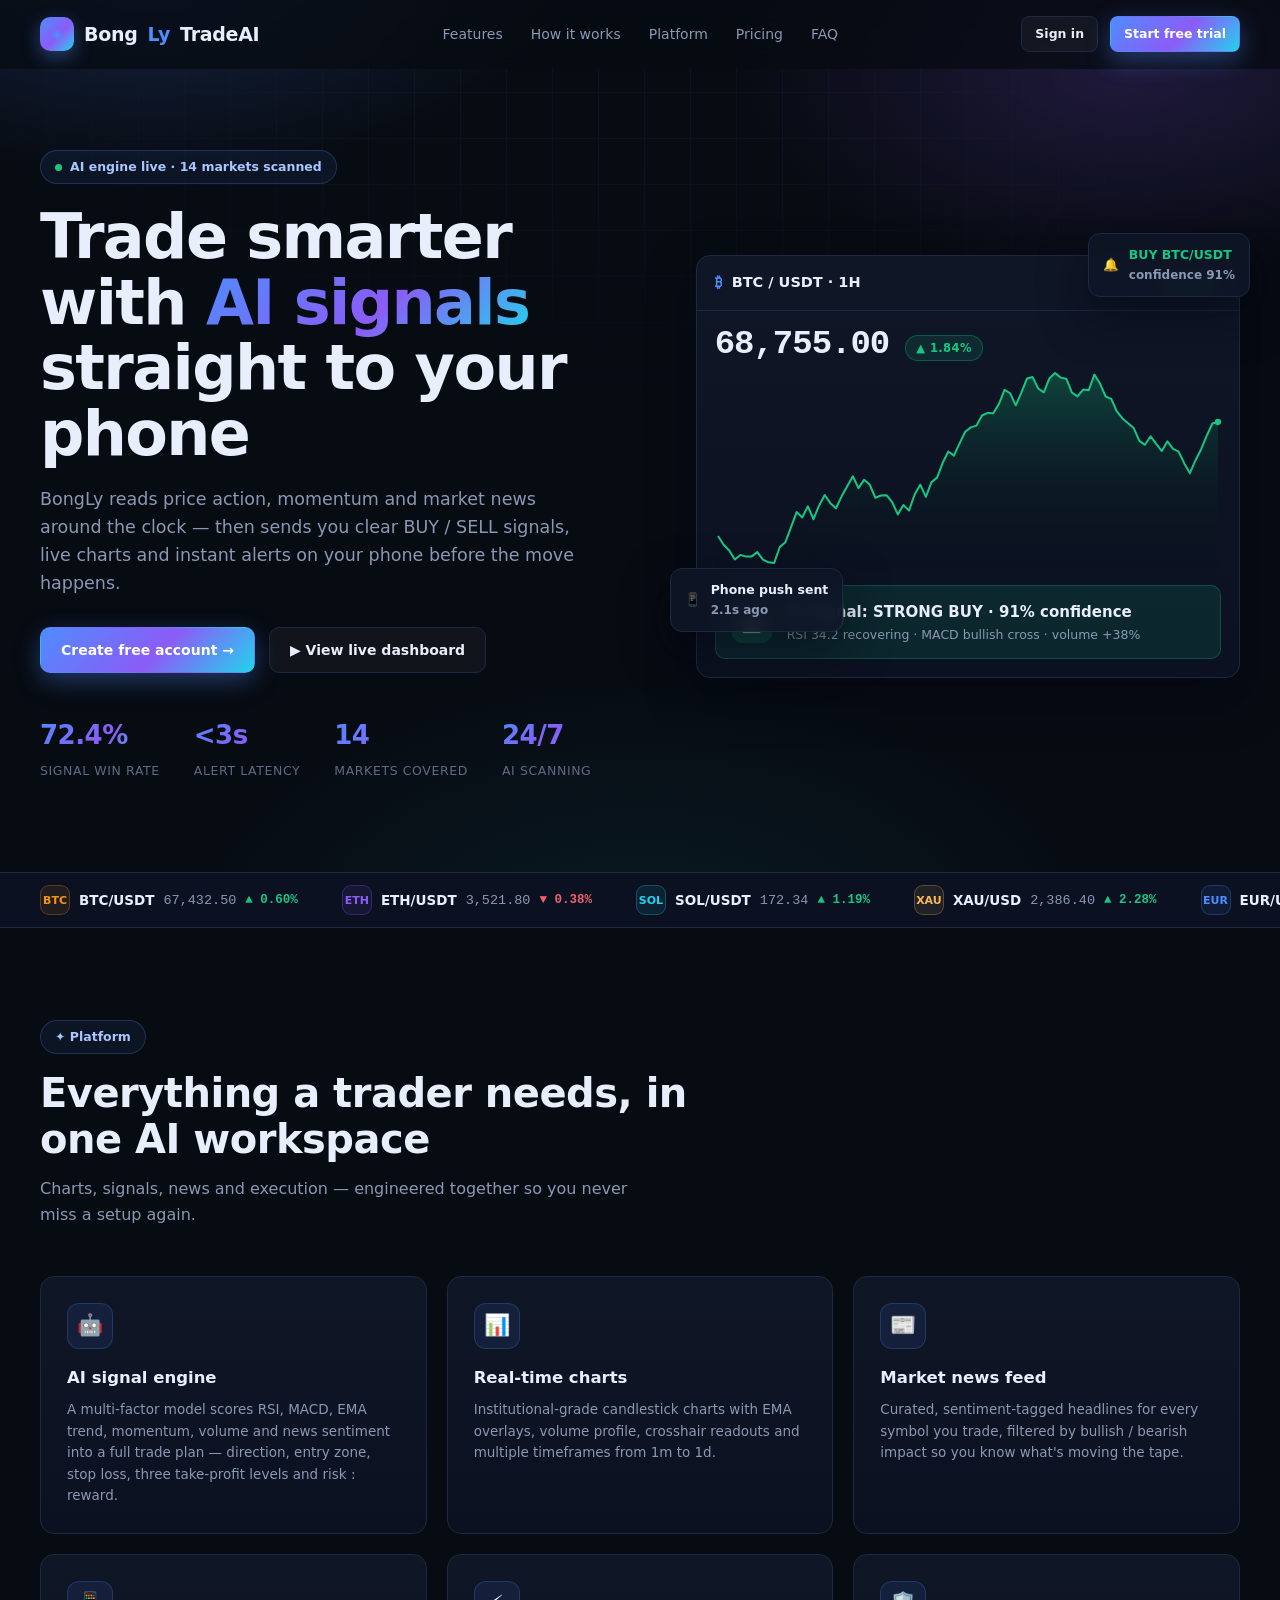
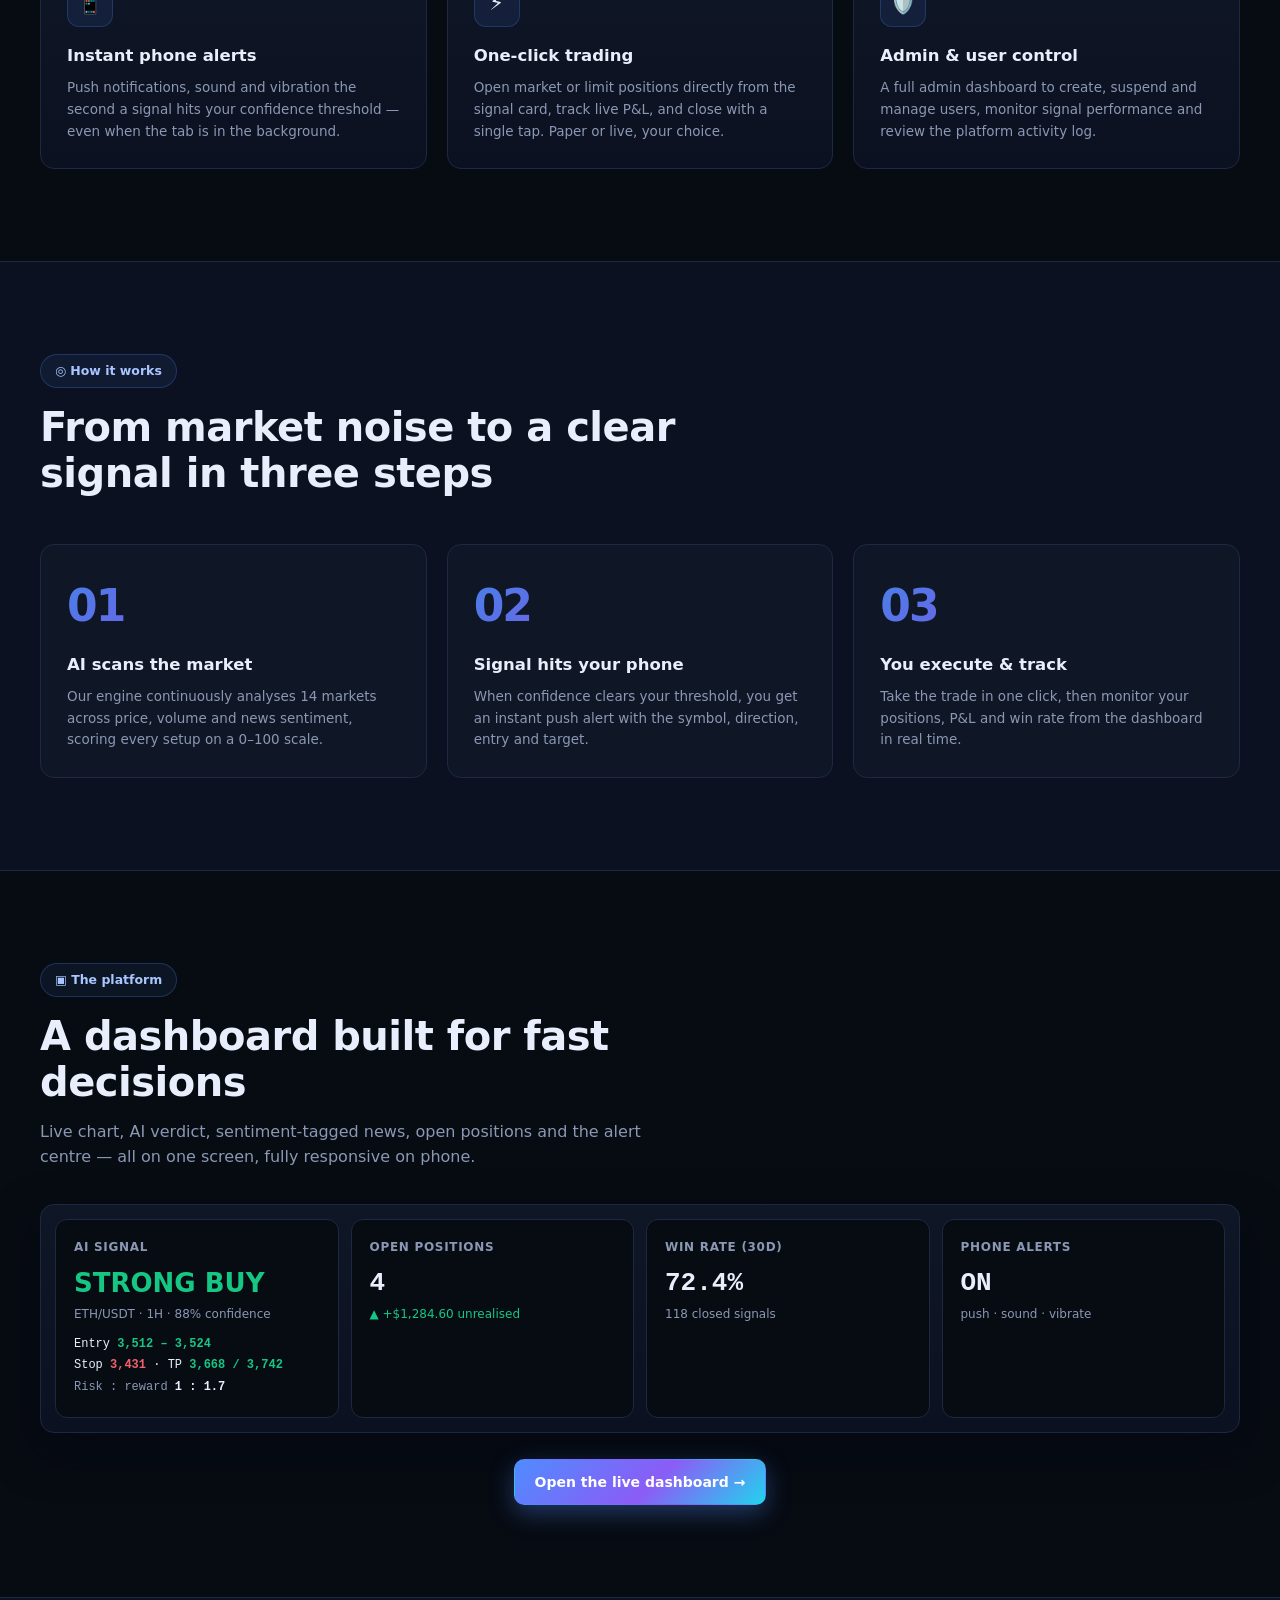
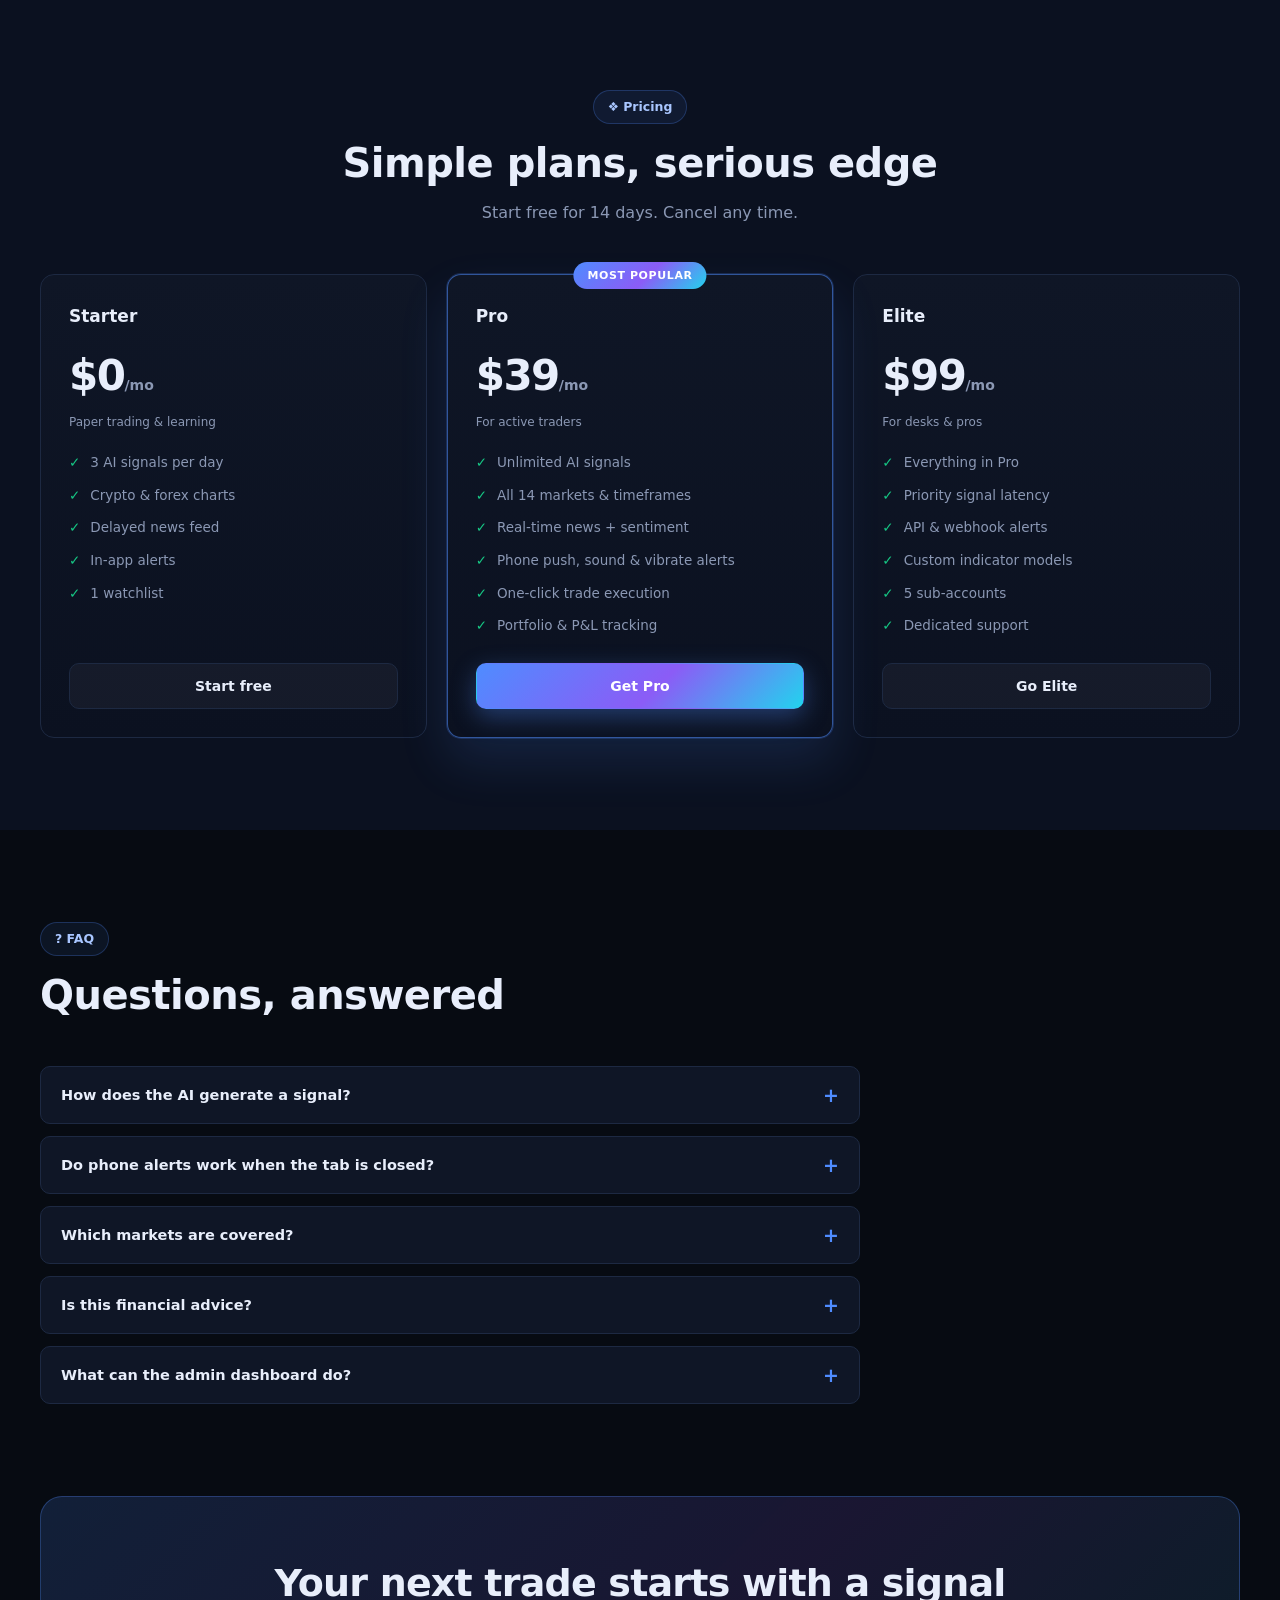
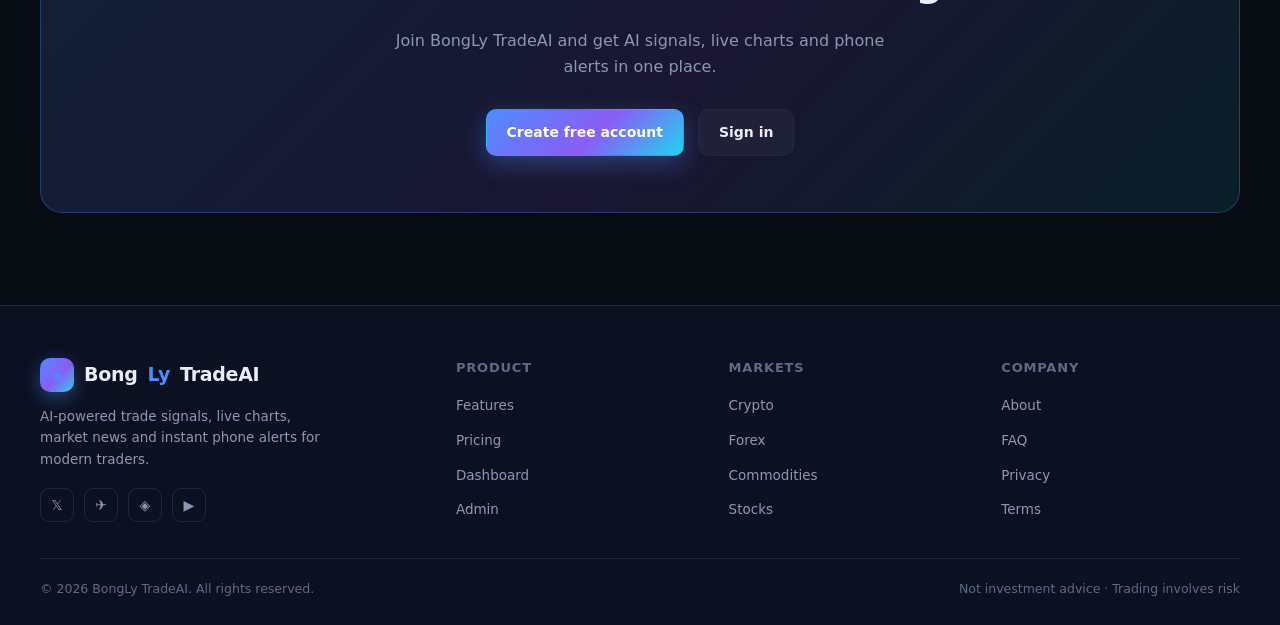
==== commit ad19f70b: "Restructure AI signals into full trade plans (entry/stop/3 TP/R:R) with live status lifecycle, signa" ====
--- a/index.html
+++ b/index.html
@@ -86,7 +86,7 @@
       <p class="section-sub">Charts, signals, news and execution — engineered together so you never miss a setup again.</p>
     </div>
     <div class="features-grid">
-      <div class="feature" data-reveal><div class="feature-icon">🤖</div><h3>AI Signal Engine</h3><p>A multi-factor model scores RSI, MACD, EMA trend, momentum, volume and news sentiment into a single BUY / SELL / HOLD call with a confidence score.</p></div>
+      <div class="feature" data-reveal><div class="feature-icon">🤖</div><h3>AI signal engine</h3><p>A multi-factor model scores RSI, MACD, EMA trend, momentum, volume and news sentiment into a full trade plan — direction, entry zone, stop loss, three take-profit levels and risk : reward.</p></div>
       <div class="feature" data-reveal><div class="feature-icon">📊</div><h3>Real-time charts</h3><p>Institutional-grade candlestick charts with EMA overlays, volume profile, crosshair readouts and multiple timeframes from 1m to 1d.</p></div>
       <div class="feature" data-reveal><div class="feature-icon">📰</div><h3>Market news feed</h3><p>Curated, sentiment-tagged headlines for every symbol you trade, filtered by bullish / bearish impact so you know what's moving the tape.</p></div>
       <div class="feature" data-reveal><div class="feature-icon">📱</div><h3>Instant phone alerts</h3><p>Push notifications, sound and vibration the second a signal hits your confidence threshold — even when the tab is in the background.</p></div>
@@ -122,10 +122,14 @@
     <div class="card" data-reveal style="padding:14px">
       <div style="display:grid;grid-template-columns:repeat(auto-fit,minmax(190px,1fr));gap:12px">
         <div style="padding:18px;border-radius:12px;background:var(--bg);border:1px solid var(--line)">
-          <div class="tiny muted" style="text-transform:uppercase;letter-spacing:.7px;font-weight:700">AI Verdict</div>
+          <div class="tiny muted" style="text-transform:uppercase;letter-spacing:.7px;font-weight:700">AI Signal</div>
           <div style="font-size:26px;font-weight:800;color:var(--green);margin-top:6px">STRONG BUY</div>
-          <div class="tiny muted">ETH/USDT · confidence 88%</div>
-          <div class="conf-bar" style="margin-top:12px"><div style="width:88%"></div></div>
+          <div class="tiny muted">ETH/USDT · 1H · 88% confidence</div>
+          <div class="tiny mono" style="margin-top:10px;line-height:1.8">
+            Entry <b class="up">3,512 – 3,524</b><br>
+            Stop <b class="down">3,431</b> · TP <b class="up">3,668 / 3,742</b><br>
+            <span class="muted">Risk : reward</span> <b>1 : 1.7</b>
+          </div>
         </div>
         <div style="padding:18px;border-radius:12px;background:var(--bg);border:1px solid var(--line)">
           <div class="tiny muted" style="text-transform:uppercase;letter-spacing:.7px;font-weight:700">Open positions</div>
--- a/css/style.css
+++ b/css/style.css
@@ -458,6 +458,23 @@
 .alert-item b { font-size: 12.5px; display: block; }
 .alert-item p { font-size: 11.5px; color: var(--muted-2); }
 
+.stat-grid.auto { grid-template-columns: repeat(auto-fit, minmax(198px, 1fr)); }
+/* trade-plan levels grid (signal structure) */
+.levels-grid {
+  display: grid; grid-template-columns: repeat(6, 1fr); gap: 10px; margin-top: 16px;
+}
+.level {
+  padding: 11px 12px; border-radius: var(--radius-sm); background: var(--bg);
+  border: 1px solid var(--line-soft); display: grid; gap: 4px;
+}
+.level b { font-size: 14px; font-weight: 700; letter-spacing: -0.2px; }
+.level.stop { border-color: rgba(240, 97, 109, 0.3); background: rgba(240, 97, 109, 0.06); }
+.level.rr { border-color: rgba(79, 140, 255, 0.35); background: rgba(79, 140, 255, 0.08); }
+.level.rr b { color: #9dc0ff; font-size: 16px; }
+.sig-meta { display: flex; gap: 8px; flex-wrap: wrap; margin-top: 12px; }
+@media (max-width: 1080px) { .levels-grid { grid-template-columns: repeat(3, 1fr); } }
+@media (max-width: 560px) { .levels-grid { grid-template-columns: repeat(2, 1fr); } }
+
 /* toasts */
 .toast-stack { position: fixed; top: 18px; right: 18px; z-index: 9999; display: grid; gap: 10px; width: min(330px, calc(100vw - 36px)); }
 .toast {
